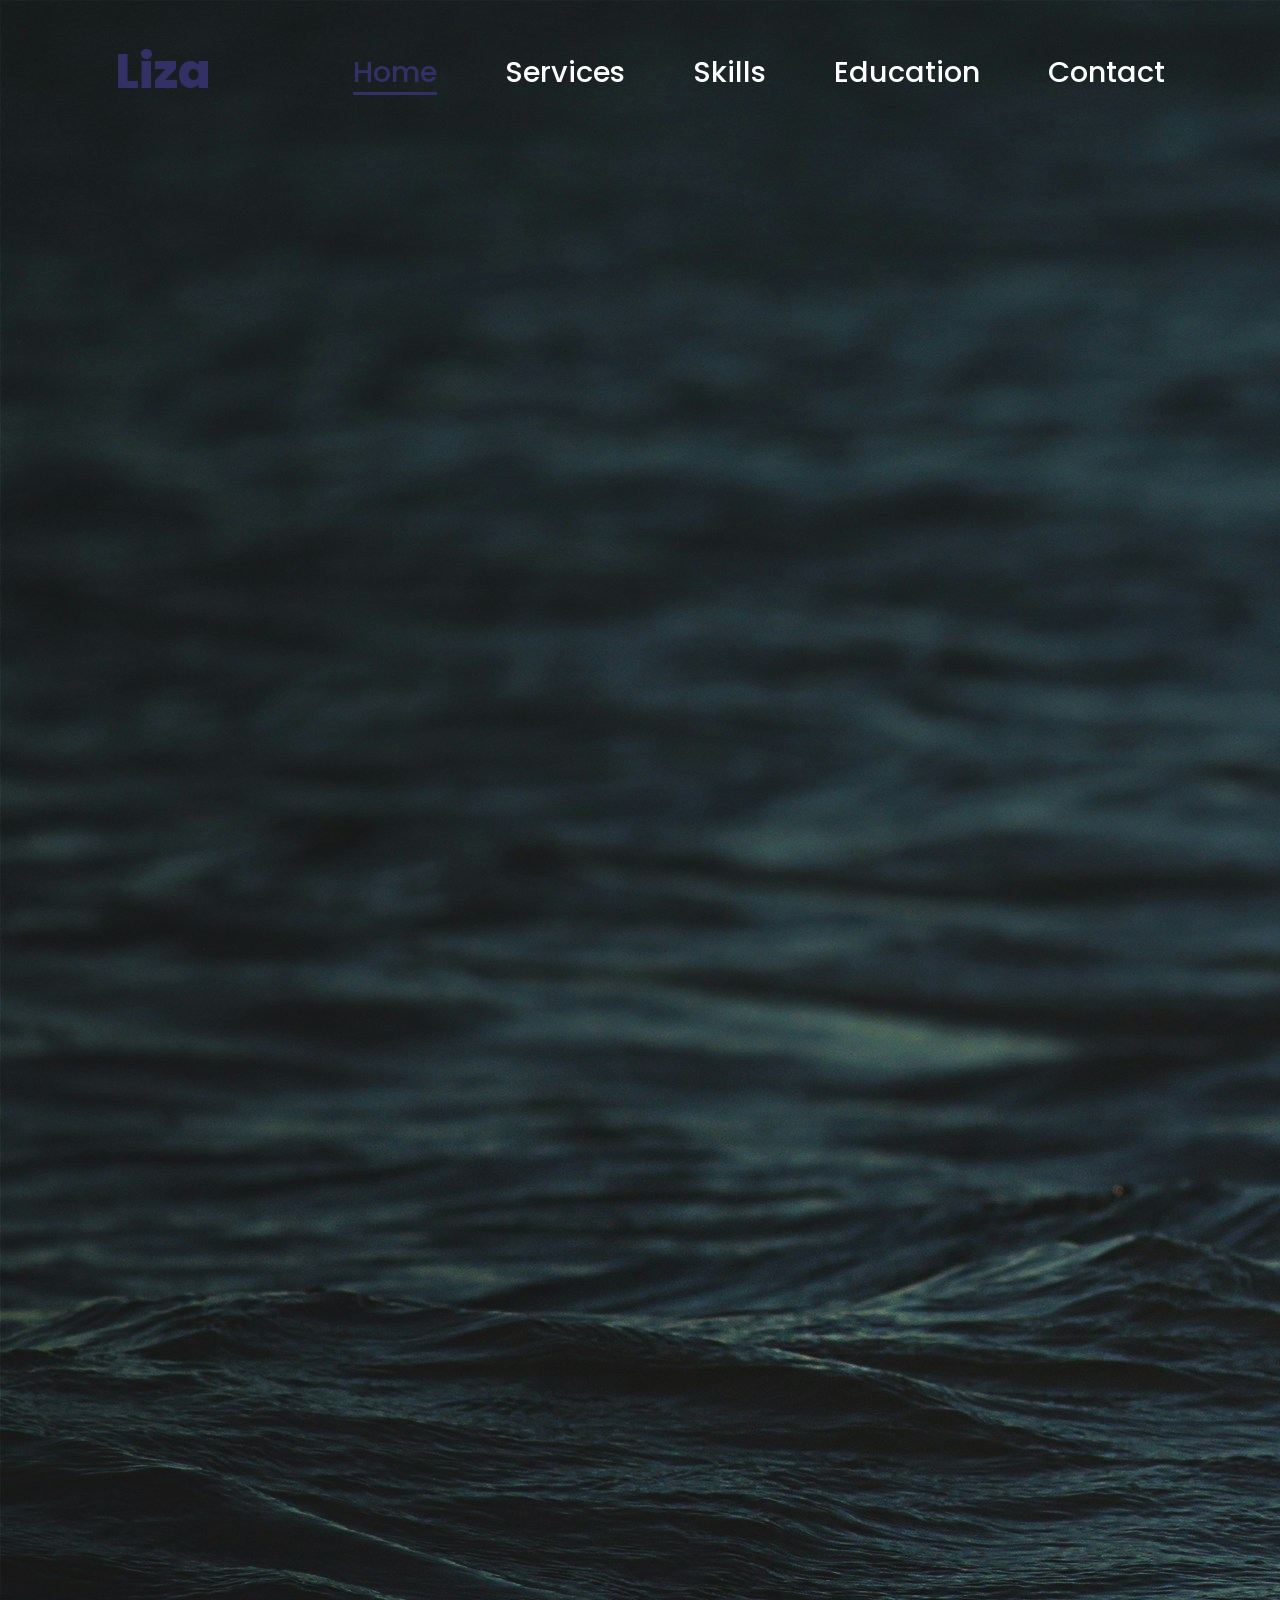
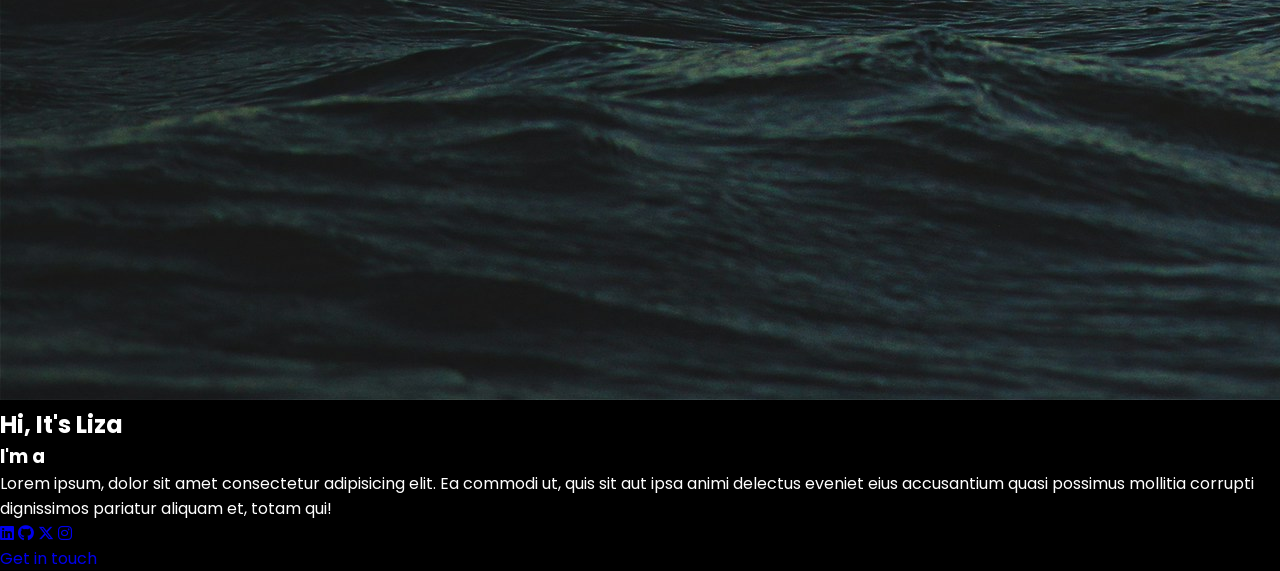
==== index.html @ 93270346 "html and css partially done" ====
<!DOCTYPE html>
<html lang="en">
<head>
    <meta charset="UTF-8">
    <meta name="viewport" content="width=device-width, initial-scale=1.0">
    <title>Portfolio</title>
    <meta name="description" content="Full-stack developer focusing on back-end.">
    <link rel="stylesheet" href="https://cdnjs.cloudflare.com/ajax/libs/font-awesome/6.5.2/css/all.min.css">
    <link rel="stylesheet" href="css/styles.css">
</head>
<body>
    <header class="main-container">
        <a href="#" class="logo">Liza</a>

        <nav>
            <a href="#" class="active">Home</a> 
            <a href="#">Services</a>
            <a href="#">Skills</a>
            <a href="#">Education</a>
            <a href="#">Contact</a>
        </nav>
    </header>
    <section class="home">
        <div class="home-img">
            <img src="imgs/bg-main.jpg" alt="Background Image" />
        </div>
        <div class="home-content">
            <h1>Hi, It's <sapn>Liza</sapn></h1>
            <h3 class="typing-text">I'm a <span></span></h3>
            <p>Lorem ipsum, dolor sit amet consectetur adipisicing elit. Ea commodi ut, quis sit aut ipsa animi delectus eveniet eius accusantium quasi possimus mollitia corrupti dignissimos pariatur aliquam et, totam qui!</p>
            <div class="social-icons">
                <a href="#"><i class="fa-brands fa-linkedin"></i></a>
                <a href="#"><i class="fa-brands fa-github"></i></a>
                <a href="#"><i class="fa-brands fa-x-twitter"></i></a>
                <a href="#"><i class="fa-brands fa-instagram"></i></a>
            </div>
            <a href="#" class="btn">Get in touch</a>
        </div>
    </section>

    <script src="js/index.js" defer></script>
</body>
</html>
---- css/styles.css ----
@import url('https://fonts.googleapis.com/css2?family=Poppins:wght@100;200;300;400;500;600&display=swap');

*{
    margin: 0;
    padding: 0;
    box-sizing: border-box;
    text-decoration: none;
    border: none;
    outline: none;
    font-family: 'Poppins', sans-serif;
}

html{
    width: 100%;
    height: 100vh;
    overflow-x: hidden;
    background-color: black;
    color: white;
}

header{
    margin-top: 20px;
    position: fixed;
    top: 0;
    left: 0;
    width: 100%;
    padding: 1rem 9%;
    background-color: transparent;
    filter: drop-shadow(10px);
    display: flex;
    justify-content: space-between;
    align-items: center;
    z-index: 100;
}

.logo{
    font-size: 3rem;
    color: rgb(49, 49, 102);
    font-weight: 800;
    cursor: pointer;
    transition: 0.5s ease;
}

.logo:hover{
    transform: scale(1.1);
}

nav a{
    font-size: 1.8rem;
    color: white;
    margin-left: 4rem;
    font-weight: 500;
    transition: 0.3s ease;
    border-bottom: 3px solid transparent;
}

nav a:hover,
nav a.active{
    color:rgb(49, 49, 102);
    border-bottom: 3px solid rgb(49, 49, 102);
}
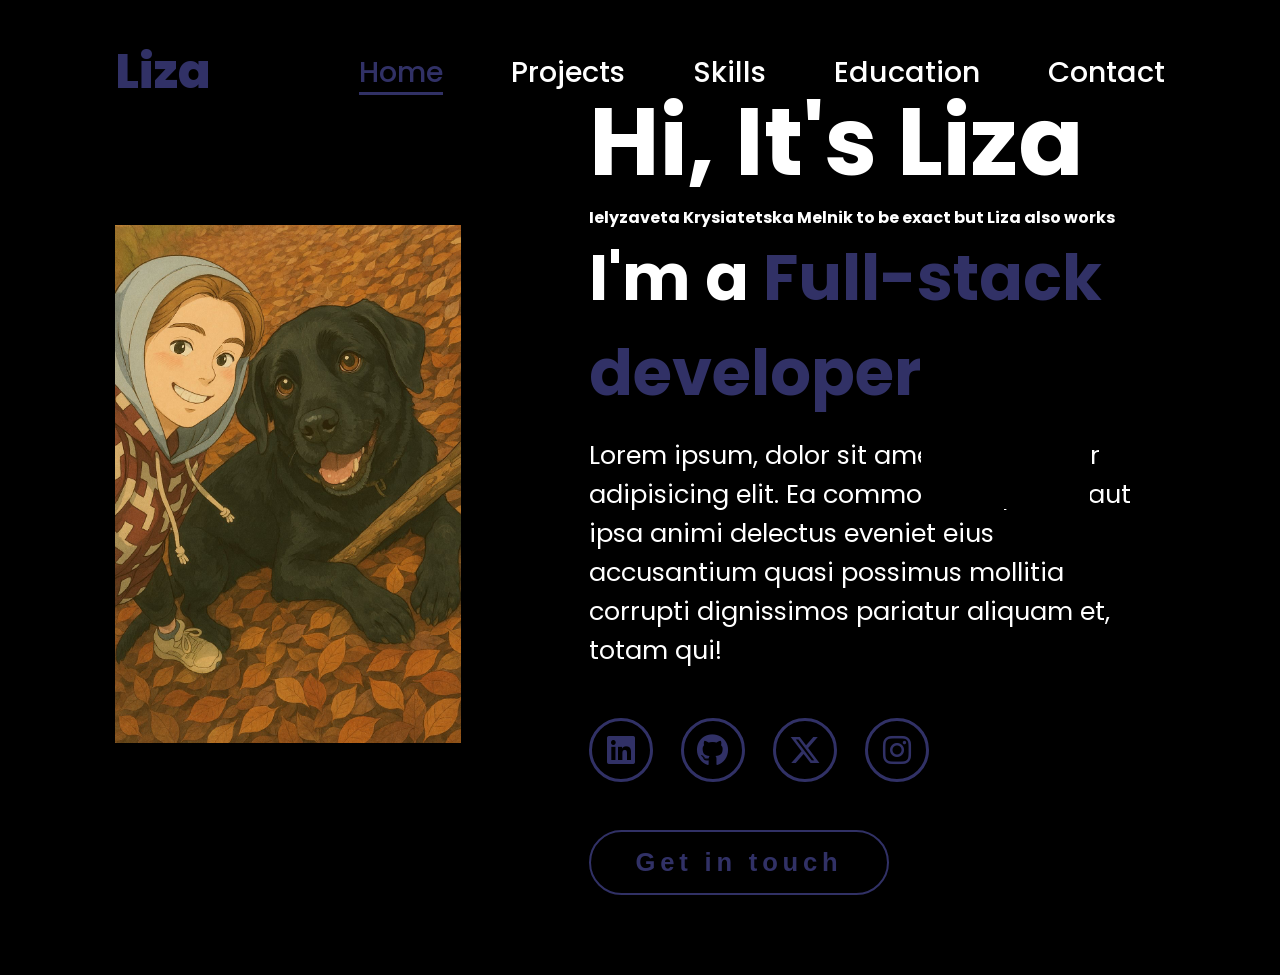
==== commit 3048e990: "main html and css done" ====
--- a/index.html
+++ b/index.html
@@ -14,7 +14,7 @@
 
         <nav>
             <a href="#" class="active">Home</a> 
-            <a href="#">Services</a>
+            <a href="#">Projects</a>
             <a href="#">Skills</a>
             <a href="#">Education</a>
             <a href="#">Contact</a>
@@ -22,10 +22,11 @@
     </header>
     <section class="home">
         <div class="home-img">
-            <img src="imgs/bg-main.jpg" alt="Background Image" />
+            <img src="imgs/lizagigi.JPG" alt="Background Image" width="1100px" />
         </div>
         <div class="home-content">
             <h1>Hi, It's <sapn>Liza</sapn></h1>
+            <h4>Ielyzaveta Krysiatetska Melnik to be exact but Liza also works</h4>
             <h3 class="typing-text">I'm a <span></span></h3>
             <p>Lorem ipsum, dolor sit amet consectetur adipisicing elit. Ea commodi ut, quis sit aut ipsa animi delectus eveniet eius accusantium quasi possimus mollitia corrupti dignissimos pariatur aliquam et, totam qui!</p>
             <div class="social-icons">
--- a/css/styles.css
+++ b/css/styles.css
@@ -60,4 +60,206 @@
     border-bottom: 3px solid rgb(49, 49, 102);
 }
 
-
+@media(max-width: 995px){
+    nav{
+        position: absolute;
+        display: none;
+        top: 0;
+        right: 0;
+        width: 40%;
+        border-left: 3px solid rgb(49, 49, 102);
+        border-bottom: 3ps solid rgb(49, 49, 102);
+        border-bottom-left-radius: 2rem;
+        padding: 1rem;
+        background-color: black;
+        border-top: 0.1rem solid black;
+    }
+
+    nav.active{
+        display: block;
+    }
+    
+    nav a{
+        display: block;
+        font-size: 2rem;
+        margin: 3rem 0;
+    }
+    
+    nav a:hover,
+    nav a.active{
+        padding: 1rem;
+        border-radius: 0.5rem;
+        border-bottom: 0.5 solid;
+    }
+}
+
+section{
+    min-height: 100vh;
+    padding: 5rem 9% 5rem;
+}
+
+.home{
+    display: flex;
+    justify-content: center;
+    align-items: center;
+    gap: 8rem;
+    background-color: black;
+}
+
+.home .home-content h1{
+    font-size: 6rem;
+    font-weight: 700;
+    line-height: 1.3;
+}
+
+span{
+    color: rgb(49, 49, 102);
+}
+
+.home-content h3{
+    font-size: 4rem;
+    margin-bottom: 1rem;
+    font-weight: 700;
+}
+
+.home-content p{
+    font-size: 1.6rem;
+}
+
+.home-img{
+    border-radius: 50%;
+}
+
+.home-img img{
+    position: relative;
+    width: 27vw;
+    box-shadow: 0 0 25px solid rgb(49, 49, 102);
+    cursor: pointer;
+    transition: 0.2s linear;
+}
+
+.home-img img:hover{
+    font-size: 1.8rem;
+    font-weight: 500;
+}
+
+.social-icons a{
+    display: inline-flex;
+    justify-content: center;
+    align-items: center;
+    width: 4rem;
+    height: 4rem;
+    background-color: transparent;
+    border: 0.2rem solid rgb(49, 49, 102);
+    font-size: 2rem;
+    border-radius: 50%;
+    margin: 3rem 1.5rem 3rem 0;
+    transition: 0.2s ease;
+    color: rgb(49, 49, 102);
+}
+
+.social-icons a:hover{
+    color: black;
+    transform: scale(1.3) translateY(-5px);
+    background-color: rgb(49, 49, 102);
+    box-shadow: 0 0 25px rgb(49, 49, 102);
+}
+
+.btn{
+    display: inline-block;
+    padding: 1rem 2.8rem;
+    background-color: black;
+    border-radius: 4rem;
+    font-size: 1.6rem;
+    color:rgb(49, 49, 102);
+    letter-spacing: 0.3rem;
+    font-weight: 600;
+    border: 2px solid rgb(49, 49, 102);
+    transition: 0.3s ease;
+    cursor: pointer;
+} 
+
+.btn:hover{
+    transform: scale3d(1.03);
+    background-color: rgb(49, 49, 102);
+    color: black;
+    box-shadow: 0 0 25px rgb(49, 49, 102);
+}
+
+.typing-text{
+    font-size: 34px;
+    font-weight: 600;
+    min-width: 280px;
+}
+
+.typing-text span{
+    position: relative;
+}
+
+.typing-text span::before{
+    content: "Full-stack developer";
+    color:rgb(49, 49, 102);
+    animation: words 20s infinite;
+}
+
+.typing-text span::after{
+    content: "";
+    background-color: black;
+    position: absolute;
+    width: calc(100% + 8px);
+    height: 100%;
+    border-left: 3px solid black;
+    right: -8;
+    animation: cursor 0.6s infinite;
+}
+
+@keyframes cursor{
+    to{
+        border-left: 3px solid rgb(49, 49, 102);
+    }
+}
+
+@keyframes words{
+    0%, 20%{
+        content: "Web Developer";
+    }
+    21%, 40%{
+        content: "Front-end Developer";
+    }
+    41%, 60%{
+        content: "Back-end Developer";
+    }
+    61%, 80%{
+        content: "Full-stack Developer";
+    }
+    81%, 100%{
+        content: "MERN Stack Developer";
+    }
+}
+
+@media(max-wdith: 1000px){
+    .home{
+        gap: 4rem;
+    }
+}
+
+@media(max-width: 995px){
+    .home{
+        flex-direction: column;
+        margin: 5rem 4rem;
+    }
+
+    .home .home-content h3{
+        font-size: 2.5rem;
+    }
+
+    .home-content h1{
+        font-size: 5rem;
+    }
+
+    .home-img img{
+        width: 50vh;
+        margin-top: 4rem;
+
+    }
+}
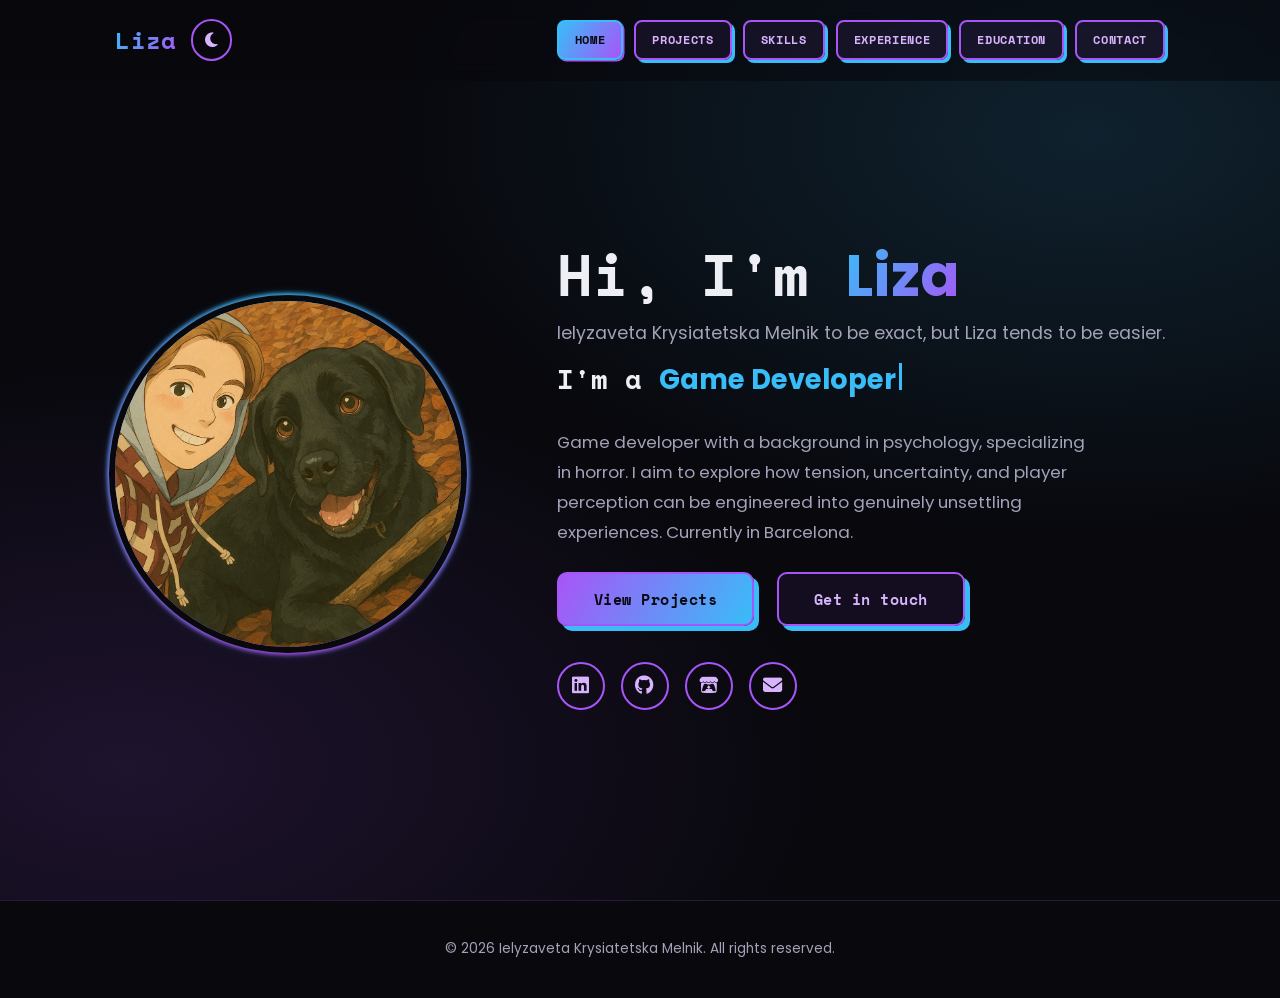
==== commit bd8b9e25: "Portfolio v1.0 done" ====
--- a/index.html
+++ b/index.html
@@ -3,42 +3,73 @@
 <head>
     <meta charset="UTF-8">
     <meta name="viewport" content="width=device-width, initial-scale=1.0">
-    <title>Portfolio</title>
-    <meta name="description" content="Full-stack developer focusing on back-end.">
+    <script>
+        (function(){
+            try{
+                if (localStorage.getItem("theme") === "light"){
+                    document.documentElement.setAttribute("data-theme", "light");
+                }
+            } catch (e) {}
+        })();
+    </script>
+    <title>Ielyzaveta Krysiatetska Melnik | Game &amp; Full-Stack Developer</title>
+    <meta name="description" content="Psychology graduate turned game developer. Unity &amp; C# game development, plus a full-stack web background in React, Node.js and MongoDB.">
     <link rel="stylesheet" href="https://cdnjs.cloudflare.com/ajax/libs/font-awesome/6.5.2/css/all.min.css">
     <link rel="stylesheet" href="css/styles.css">
 </head>
 <body>
-    <header class="main-container">
-        <a href="#" class="logo">Liza</a>
+    <header id="siteHeader">
+        <div class="header-left">
+            <a href="index.html" class="logo">Liza</a>
+            <button id="themeToggle" class="theme-toggle" type="button" aria-label="Toggle light/dark mode">
+                <i class="fa-solid fa-moon"></i>
+            </button>
+        </div>
 
-        <nav>
-            <a href="#" class="active">Home</a> 
-            <a href="#">Projects</a>
-            <a href="#">Skills</a>
-            <a href="#">Education</a>
-            <a href="#">Contact</a>
+        <nav id="navMenu">
+            <a href="index.html" class="nav-link active">Home</a>
+            <a href="projects.html" class="nav-link">Projects</a>
+            <a href="skills.html" class="nav-link">Skills</a>
+            <a href="experience.html" class="nav-link">Experience</a>
+            <a href="education.html" class="nav-link">Education</a>
+            <a href="contact.html" class="nav-link">Contact</a>
         </nav>
+
+        <button id="menuToggle" class="menu-toggle" type="button" aria-label="Toggle menu" aria-expanded="false" aria-controls="navMenu">
+            <i class="fa-solid fa-bars"></i>
+        </button>
     </header>
-    <section class="home">
-        <div class="home-img">
-            <img src="imgs/lizagigi.JPG" alt="Background Image" width="1100px" />
-        </div>
-        <div class="home-content">
-            <h1>Hi, It's <sapn>Liza</sapn></h1>
-            <h4>Ielyzaveta Krysiatetska Melnik to be exact but Liza also works</h4>
-            <h3 class="typing-text">I'm a <span></span></h3>
-            <p>Lorem ipsum, dolor sit amet consectetur adipisicing elit. Ea commodi ut, quis sit aut ipsa animi delectus eveniet eius accusantium quasi possimus mollitia corrupti dignissimos pariatur aliquam et, totam qui!</p>
-            <div class="social-icons">
-                <a href="#"><i class="fa-brands fa-linkedin"></i></a>
-                <a href="#"><i class="fa-brands fa-github"></i></a>
-                <a href="#"><i class="fa-brands fa-x-twitter"></i></a>
-                <a href="#"><i class="fa-brands fa-instagram"></i></a>
+
+    <main>
+        <section id="home" class="home">
+            <div class="container home-container">
+                <div class="home-img">
+                    <img src="imgs/lizagigi.JPG" alt="Illustrated portrait of Ielyzaveta with her dog" width="1024" height="1536" />
+                </div>
+                <div class="home-content">
+                    <h1>Hi, I'm <span class="grad-text">Liza</span></h1>
+                    <h4>Ielyzaveta Krysiatetska Melnik to be exact, but Liza tends to be easier.</h4>
+                    <h3 class="typing-text">I'm a <span id="typedWord"></span></h3>
+                    <p>Game developer with a background in psychology, specializing in horror. I aim to explore how tension, uncertainty, and player perception can be engineered into genuinely unsettling experiences. Currently in Barcelona.</p>
+                    <div class="cta-group">
+                        <a href="projects.html" class="btn btn-solid">View Projects</a>
+                        <a href="contact.html" class="btn btn-outline">Get in touch</a>
+                    </div>
+                    <div class="social-icons">
+                        <a href="https://www.linkedin.com/in/liza-kris" target="_blank" rel="noopener noreferrer" aria-label="LinkedIn"><i class="fa-brands fa-linkedin"></i></a>
+                        <a href="https://github.com/Pickles03" target="_blank" rel="noopener noreferrer" aria-label="GitHub"><i class="fa-brands fa-github"></i></a>
+                        <a href="https://pickles03.itch.io" target="_blank" rel="noopener noreferrer" aria-label="itch.io"><i class="fa-brands fa-itch-io"></i></a>
+                        <a href="mailto:elizaveta.kris@gmail.com" aria-label="Email"><i class="fa-solid fa-envelope"></i></a>
+                    </div>
+                </div>
             </div>
-            <a href="#" class="btn">Get in touch</a>
-        </div>
-    </section>
+        </section>
+    </main>
+
+    <footer>
+        <p>&copy; 2026 Ielyzaveta Krysiatetska Melnik. All rights reserved.</p>
+    </footer>
 
     <script src="js/index.js" defer></script>
 </body>
-</html>+</html>
--- a/css/styles.css
+++ b/css/styles.css
@@ -1,4 +1,32 @@
-@import url('https://fonts.googleapis.com/css2?family=Poppins:wght@100;200;300;400;500;600&display=swap');
+@import url('https://fonts.googleapis.com/css2?family=Space+Mono:wght@400;700&family=Poppins:wght@300;400;500;600;700&display=swap');
+
+:root{
+    --bg: #08080d;
+    --surface: #131220;
+    --border: rgba(var(--purple-rgb), 0.22);
+    --text: #eeeef5;
+    --text-dim: #a3a2b8;
+    --purple: #a855f7;
+    --blue: #38bdf8;
+    --purple-rgb: 168, 85, 247;
+    --blue-rgb: 56, 189, 248;
+    --accent: var(--purple);
+    --accent-light: #d8b4fe;
+    --max-width: 1200px;
+}
+
+:root[data-theme="light"]{
+    --bg: #fdf6ec;
+    --surface: #fffaf3;
+    --border: rgba(0, 0, 0, 0.14);
+    --text: #2b2530;
+    --text-dim: #6b6275;
+    --purple: #e0559c;
+    --blue: #2b9cd8;
+    --purple-rgb: 224, 85, 156;
+    --blue-rgb: 43, 156, 216;
+    --accent-light: #a3306c;
+}
 
 *{
     margin: 0;
@@ -10,256 +38,1172 @@
     font-family: 'Poppins', sans-serif;
 }
 
+h1, h2, h3, h4, h5, h6,
+.logo, nav a, .btn, .eyebrow, .card-tag, .lang-name{
+    font-family: 'Space Mono', monospace;
+}
+
 html{
-    width: 100%;
-    height: 100vh;
+    scroll-behavior: smooth;
+}
+
+body{
+    background-color: var(--bg);
+    color: var(--text);
     overflow-x: hidden;
-    background-color: black;
-    color: white;
-}
+    animation: pageFadeIn 0.6s ease;
+}
+
+@keyframes pageFadeIn{
+    from{ opacity: 0; }
+    to{ opacity: 1; }
+}
+
+img{
+    max-width: 100%;
+    display: block;
+}
+
+.container{
+    max-width: var(--max-width);
+    margin: 0 auto;
+}
+
+.grad-text{
+    background: linear-gradient(120deg, var(--blue), var(--purple));
+    -webkit-background-clip: text;
+    background-clip: text;
+    color: transparent;
+}
+
+/* ===== Header / Nav ===== */
 
 header{
-    margin-top: 20px;
     position: fixed;
     top: 0;
     left: 0;
     width: 100%;
-    padding: 1rem 9%;
+    padding: 1.2rem 9%;
+    background-color: rgba(8, 8, 13, 0.55);
+    backdrop-filter: blur(12px);
+    -webkit-backdrop-filter: blur(12px);
+    border-bottom: 1px solid transparent;
+    display: flex;
+    justify-content: space-between;
+    align-items: center;
+    z-index: 100;
+    transition: 0.3s ease;
+}
+
+header.scrolled{
+    background-color: rgba(8, 8, 13, 0.9);
+    border-bottom: 1px solid var(--border);
+}
+
+.logo{
+    font-size: 1.5rem;
+    font-weight: 700;
+    letter-spacing: 0.02rem;
+    cursor: pointer;
+    transition: 0.3s ease;
+    background: linear-gradient(120deg, var(--blue), var(--purple));
+    -webkit-background-clip: text;
+    background-clip: text;
+    color: transparent;
+}
+
+.logo:hover{
+    transform: scale(1.05);
+}
+
+.header-left{
+    display: flex;
+    align-items: center;
+    gap: 0.9rem;
+}
+
+.theme-toggle{
+    display: inline-flex;
+    align-items: center;
+    justify-content: center;
+    flex-shrink: 0;
+    width: 2.6rem;
+    height: 2.6rem;
+    border-radius: 50%;
+    border: 2px solid var(--purple);
     background-color: transparent;
-    filter: drop-shadow(10px);
-    display: flex;
-    justify-content: space-between;
-    align-items: center;
-    z-index: 100;
-}
-
-.logo{
-    font-size: 3rem;
-    color: rgb(49, 49, 102);
-    font-weight: 800;
+    color: var(--accent-light);
+    font-size: 1.05rem;
     cursor: pointer;
-    transition: 0.5s ease;
-}
-
-.logo:hover{
-    transform: scale(1.1);
+    transition: 0.2s ease;
+}
+
+.theme-toggle:hover{
+    background-color: rgba(var(--purple-rgb), 0.15);
+    transform: scale(1.08);
+}
+
+nav{
+    display: flex;
+    align-items: center;
+    flex-wrap: wrap;
+    gap: 0.7rem;
 }
 
 nav a{
-    font-size: 1.8rem;
-    color: white;
-    margin-left: 4rem;
+    display: inline-block;
+    font-size: 0.78rem;
+    font-weight: 700;
+    text-transform: uppercase;
+    letter-spacing: 0.04rem;
+    color: var(--accent-light);
+    background-color: rgba(var(--purple-rgb), 0.08);
+    border: 2px solid var(--purple);
+    border-radius: 8px;
+    padding: 0.55rem 1rem;
+    box-shadow: 3px 3px 0 0 var(--blue);
+    transition: transform 0.12s ease, box-shadow 0.12s ease, background-color 0.2s ease, color 0.2s ease;
+}
+
+nav a:hover{
+    transform: translate(1.5px, 1.5px);
+    box-shadow: 1.5px 1.5px 0 0 var(--blue);
+    background-color: rgba(var(--purple-rgb), 0.18);
+}
+
+nav a:active{
+    transform: translate(3px, 3px);
+    box-shadow: 0 0 0 0 var(--blue);
+}
+
+nav a.active{
+    background: linear-gradient(120deg, var(--blue), var(--purple));
+    color: #0a0a12;
+    border-color: var(--blue);
+    box-shadow: 1.5px 1.5px 0 0 var(--purple);
+}
+
+.menu-toggle{
+    display: none;
+    background: transparent;
+    color: var(--text);
+    font-size: 1.6rem;
+    cursor: pointer;
+    z-index: 110;
+}
+
+/* ===== Buttons & Chips ===== */
+
+.btn{
+    display: inline-block;
+    padding: 0.9rem 2.2rem;
+    border-radius: 10px;
+    font-size: 0.95rem;
+    font-weight: 700;
+    letter-spacing: 0.03rem;
+    cursor: pointer;
+    border: 2px solid var(--purple);
+    box-shadow: 5px 5px 0 0 var(--blue);
+    transition: transform 0.12s ease, box-shadow 0.12s ease, background-color 0.2s ease, color 0.2s ease;
+}
+
+.btn:hover{
+    transform: translate(2.5px, 2.5px);
+    box-shadow: 2.5px 2.5px 0 0 var(--blue);
+}
+
+.btn:active{
+    transform: translate(5px, 5px);
+    box-shadow: 0 0 0 0 var(--blue);
+}
+
+.btn-solid{
+    background: linear-gradient(120deg, var(--purple), var(--blue));
+    color: #0a0a12;
+}
+
+.btn-outline{
+    color: var(--accent-light);
+    background-color: rgba(var(--purple-rgb), 0.08);
+}
+
+.btn-outline:hover{
+    background-color: rgba(var(--purple-rgb), 0.2);
+}
+
+.chip-row{
+    display: flex;
+    flex-wrap: wrap;
+    gap: 0.6rem;
+}
+
+.chip{
+    font-size: 0.8rem;
     font-weight: 500;
+    color: var(--accent-light);
+    background-color: rgba(var(--purple-rgb), 0.12);
+    border: 1px solid var(--border);
+    border-radius: 2rem;
+    padding: 0.35rem 0.9rem;
+}
+
+/* ===== Sections (shared) ===== */
+
+.section{
+    padding: 6rem 9%;
+}
+
+main > .section:first-child{
+    padding-top: 9rem;
+}
+
+.eyebrow{
+    color: var(--accent-light);
+    font-weight: 700;
+    letter-spacing: 0.15rem;
+    text-transform: uppercase;
+    font-size: 0.8rem;
+    margin-bottom: 0.8rem;
+}
+
+.section-title{
+    font-size: clamp(2rem, 1.5rem + 2vw, 3rem);
+    font-weight: 700;
+    margin-bottom: 1.2rem;
+}
+
+.section-subtitle{
+    color: var(--text-dim);
+    font-size: 1.1rem;
+    max-width: 40rem;
+    margin-bottom: 3rem;
+    line-height: 1.7;
+}
+
+.card{
+    background-color: var(--surface);
+    border: 1px solid var(--border);
+    border-radius: 1.2rem;
+    padding: 2rem;
     transition: 0.3s ease;
-    border-bottom: 3px solid transparent;
-}
-
-nav a:hover,
-nav a.active{
-    color:rgb(49, 49, 102);
-    border-bottom: 3px solid rgb(49, 49, 102);
-}
-
-@media(max-width: 995px){
-    nav{
-        position: absolute;
-        display: none;
-        top: 0;
-        right: 0;
-        width: 40%;
-        border-left: 3px solid rgb(49, 49, 102);
-        border-bottom: 3ps solid rgb(49, 49, 102);
-        border-bottom-left-radius: 2rem;
-        padding: 1rem;
-        background-color: black;
-        border-top: 0.1rem solid black;
-    }
-
-    nav.active{
-        display: block;
-    }
-    
-    nav a{
-        display: block;
-        font-size: 2rem;
-        margin: 3rem 0;
-    }
-    
-    nav a:hover,
-    nav a.active{
-        padding: 1rem;
-        border-radius: 0.5rem;
-        border-bottom: 0.5 solid;
-    }
-}
-
-section{
+}
+
+.card:hover{
+    transform: translateY(-6px);
+    border-color: var(--purple);
+    box-shadow: 0 15px 35px rgba(0, 0, 0, 0.4);
+}
+
+.reveal{
+    opacity: 0;
+    transform: translateY(36px);
+}
+
+@media (prefers-reduced-motion: reduce){
+    .reveal,
+    .timeline-content{
+        opacity: 1 !important;
+        transform: none !important;
+        filter: none !important;
+        transition: none !important;
+    }
+
+    body{
+        animation: none;
+    }
+
+    .home-img::before,
+    .home-img::after{
+        animation: none;
+    }
+
+    .home-img,
+    .home-content > *{
+        opacity: 1 !important;
+        transform: none !important;
+        animation: none !important;
+    }
+}
+
+/* ===== Home ===== */
+
+.home{
     min-height: 100vh;
-    padding: 5rem 9% 5rem;
-}
-
-.home{
-    display: flex;
+    display: flex;
+    align-items: center;
+    padding: 8rem 9% 5rem;
+    background:
+        radial-gradient(ellipse 55% 45% at 85% 15%, rgba(var(--blue-rgb), 0.14), transparent),
+        radial-gradient(ellipse 55% 45% at 10% 85%, rgba(var(--purple-rgb), 0.14), transparent),
+        var(--bg);
+}
+
+.home-container{
+    display: flex;
+    align-items: center;
     justify-content: center;
-    align-items: center;
-    gap: 8rem;
-    background-color: black;
-}
-
-.home .home-content h1{
-    font-size: 6rem;
-    font-weight: 700;
-    line-height: 1.3;
-}
-
-span{
-    color: rgb(49, 49, 102);
-}
-
-.home-content h3{
-    font-size: 4rem;
-    margin-bottom: 1rem;
-    font-weight: 700;
-}
-
-.home-content p{
-    font-size: 1.6rem;
+    gap: 6rem;
+    width: 100%;
+}
+
+@keyframes heroRise{
+    from{ opacity: 0; transform: translateY(28px); }
+    to{ opacity: 1; transform: translateY(0); }
 }
 
 .home-img{
+    opacity: 0;
+    animation: heroRise 0.8s ease forwards;
+    flex-shrink: 0;
+    position: relative;
+    width: 27vw;
+    max-width: 420px;
+    min-width: 260px;
+    aspect-ratio: 1 / 1;
+}
+
+.home-img::before{
+    content: "";
+    position: absolute;
+    inset: -8px;
     border-radius: 50%;
+    background: conic-gradient(from 0deg, var(--blue), var(--purple), var(--blue));
+    filter: blur(2px);
+    animation: ringSpin 8s linear infinite;
+}
+
+.home-img::after{
+    content: "";
+    position: absolute;
+    inset: -36px;
+    border-radius: 50%;
+    background: radial-gradient(circle, rgba(var(--purple-rgb), 0.45), rgba(var(--blue-rgb), 0.18) 45%, transparent 65%);
+    z-index: -1;
+    animation: glowPulse 3.5s ease-in-out infinite;
+}
+
+.home-img:hover::after{
+    animation-play-state: paused;
+    opacity: 1;
+    transform: scale(1.22);
 }
 
 .home-img img{
     position: relative;
-    width: 27vw;
-    box-shadow: 0 0 25px solid rgb(49, 49, 102);
-    cursor: pointer;
-    transition: 0.2s linear;
-}
-
-.home-img img:hover{
-    font-size: 1.8rem;
-    font-weight: 500;
+    width: 100%;
+    height: 100%;
+    aspect-ratio: 1 / 1;
+    object-fit: cover;
+    object-position: center 20%;
+    border-radius: 50%;
+    box-shadow: 0 0 0 6px var(--bg);
+    transition: 0.3s ease;
+}
+
+.home-img:hover img{
+    box-shadow: 0 0 0 6px var(--bg), 0 0 40px rgba(var(--purple-rgb), 0.5);
+}
+
+@keyframes ringSpin{
+    to{
+        transform: rotate(360deg);
+    }
+}
+
+@keyframes glowPulse{
+    0%, 100%{
+        opacity: 0.4;
+        transform: scale(1);
+    }
+    50%{
+        opacity: 1;
+        transform: scale(1.22);
+    }
+}
+
+.home-content > *{
+    opacity: 0;
+    animation: heroRise 0.7s ease forwards;
+}
+
+.home-content > *:nth-child(1){ animation-delay: 0.1s; }
+.home-content > *:nth-child(2){ animation-delay: 0.2s; }
+.home-content > *:nth-child(3){ animation-delay: 0.3s; }
+.home-content > *:nth-child(4){ animation-delay: 0.4s; }
+.home-content > *:nth-child(5){ animation-delay: 0.5s; }
+.home-content > *:nth-child(6){ animation-delay: 0.6s; }
+
+.home-content h1{
+    font-family: 'Space Mono', monospace;
+    font-size: clamp(2.2rem, 1.5rem + 2.8vw, 3.6rem);
+    font-weight: 700;
+    line-height: 1.25;
+}
+
+.home-content h4{
+    font-family: 'Poppins', sans-serif;
+    color: var(--text-dim);
+    font-weight: 400;
+    font-size: 1.1rem;
+    margin-top: 0.5rem;
+}
+
+.home-content p{
+    font-size: 1.05rem;
+    color: var(--text-dim);
+    max-width: 34rem;
+    margin: 1.5rem 0;
+    line-height: 1.8;
+}
+
+.cta-group{
+    display: flex;
+    flex-wrap: wrap;
+    gap: 1.4rem;
+    margin-bottom: 2.2rem;
+}
+
+.social-icons{
+    display: flex;
+    gap: 1rem;
 }
 
 .social-icons a{
     display: inline-flex;
     justify-content: center;
     align-items: center;
-    width: 4rem;
-    height: 4rem;
+    width: 3rem;
+    height: 3rem;
     background-color: transparent;
-    border: 0.2rem solid rgb(49, 49, 102);
-    font-size: 2rem;
+    border: 2px solid var(--purple);
+    font-size: 1.2rem;
     border-radius: 50%;
-    margin: 3rem 1.5rem 3rem 0;
     transition: 0.2s ease;
-    color: rgb(49, 49, 102);
+    color: var(--accent-light);
 }
 
 .social-icons a:hover{
-    color: black;
-    transform: scale(1.3) translateY(-5px);
-    background-color: rgb(49, 49, 102);
-    box-shadow: 0 0 25px rgb(49, 49, 102);
-}
-
-.btn{
+    color: white;
+    transform: scale(1.12) translateY(-4px);
+    background-color: var(--purple);
+    box-shadow: 0 0 25px rgba(var(--purple-rgb), 0.5);
+}
+
+.typing-text{
+    font-family: 'Space Mono', monospace;
+    font-size: clamp(1.2rem, 1rem + 1.1vw, 1.7rem);
+    font-weight: 700;
+    min-height: 1.6em;
+    margin-top: 0.8rem;
+}
+
+#typedWord{
+    position: relative;
+    color: var(--blue);
+}
+
+#typedWord::after{
+    content: "";
+    position: absolute;
+    top: 0.1em;
+    right: -6px;
+    width: 3px;
+    height: 1em;
+    background-color: var(--blue);
+    animation: blinkCursor 0.8s steps(1) infinite;
+}
+
+@keyframes blinkCursor{
+    0%, 50%{ opacity: 1; }
+    51%, 100%{ opacity: 0; }
+}
+
+/* ===== Projects ===== */
+
+.projects-grid{
+    display: grid;
+    grid-template-columns: repeat(auto-fit, minmax(280px, 1fr));
+    gap: 2rem;
+}
+
+.projects-grid .project-card:nth-child(1){ transition-delay: 0s; }
+.projects-grid .project-card:nth-child(2){ transition-delay: 0.12s; }
+.projects-grid .project-card:nth-child(3){ transition-delay: 0.24s; }
+
+.project-carousel{
+    position: relative;
+    aspect-ratio: 16 / 10;
+    border: 1px dashed var(--border);
+    border-radius: 0.8rem;
+    background-color: rgba(var(--purple-rgb), 0.04);
+    overflow: hidden;
+    margin-bottom: 1.6rem;
+}
+
+.carousel-track{
+    display: flex;
+    height: 100%;
+    transition: transform 0.45s ease;
+}
+
+.carousel-slide{
+    flex: 0 0 100%;
+    display: flex;
+    flex-direction: column;
+    align-items: center;
+    justify-content: center;
+    gap: 0.6rem;
+    color: var(--text-dim);
+    font-size: 0.8rem;
+}
+
+.carousel-slide i{
+    font-size: 1.8rem;
+    color: var(--purple);
+    opacity: 0.6;
+}
+
+.carousel-btn{
+    position: absolute;
+    top: 50%;
+    transform: translateY(-50%);
+    display: flex;
+    align-items: center;
+    justify-content: center;
+    width: 2.2rem;
+    height: 2.2rem;
+    border-radius: 50%;
+    background-color: rgba(0, 0, 0, 0.35);
+    color: #fff;
+    font-size: 0.85rem;
+    cursor: pointer;
+    transition: background-color 0.2s ease;
+}
+
+.carousel-btn:hover{
+    background-color: rgba(0, 0, 0, 0.55);
+}
+
+.carousel-btn.prev{ left: 0.7rem; }
+.carousel-btn.next{ right: 0.7rem; }
+
+.carousel-dots{
+    position: absolute;
+    bottom: 0.8rem;
+    left: 50%;
+    transform: translateX(-50%);
+    display: flex;
+    gap: 0.4rem;
+}
+
+.dot{
+    width: 6px;
+    height: 6px;
+    border-radius: 50%;
+    background-color: rgba(var(--purple-rgb), 0.35);
+    cursor: pointer;
+    transition: background-color 0.2s ease, transform 0.2s ease;
+}
+
+.dot.active{
+    background-color: var(--purple);
+    transform: scale(1.3);
+}
+
+.project-card h3{
+    font-family: 'Space Mono', monospace;
+    font-size: clamp(1.6rem, 1.2rem + 1.6vw, 2.2rem);
+    font-weight: 700;
+    line-height: 1.15;
+    margin-bottom: 1.1rem;
+}
+
+.card-tag{
     display: inline-block;
-    padding: 1rem 2.8rem;
-    background-color: black;
-    border-radius: 4rem;
-    font-size: 1.6rem;
-    color:rgb(49, 49, 102);
-    letter-spacing: 0.3rem;
+    font-size: 0.72rem;
+    font-weight: 700;
+    letter-spacing: 0.05rem;
+    text-transform: uppercase;
+    color: var(--accent-light);
+    margin-bottom: 0.6rem;
+}
+
+.details-toggle{
+    display: inline-flex;
+    align-items: center;
+    gap: 0.5rem;
+    margin-top: 1.4rem;
+    background: none;
+    cursor: pointer;
+    color: var(--blue);
+    font-family: 'Space Mono', monospace;
+    font-size: 0.8rem;
+    font-weight: 700;
+    text-transform: uppercase;
+    letter-spacing: 0.04rem;
+}
+
+.details-toggle:hover{
+    color: var(--accent-light);
+}
+
+.details-toggle i{
+    font-size: 0.7rem;
+    transition: transform 0.3s ease;
+}
+
+.details-toggle[aria-expanded="true"] i{
+    transform: rotate(180deg);
+}
+
+.details-panel{
+    display: grid;
+    grid-template-rows: 0fr;
+    transition: grid-template-rows 0.35s ease;
+}
+
+.details-panel.open{
+    grid-template-rows: 1fr;
+}
+
+.details-inner{
+    overflow: hidden;
+}
+
+.details-inner p{
+    color: var(--text-dim);
+    font-size: 0.95rem;
+    line-height: 1.7;
+    margin-top: 1rem;
+}
+
+.card-link{
+    display: flex;
+    width: fit-content;
+    align-items: center;
+    gap: 0.5rem;
+    margin-top: 1.1rem;
     font-weight: 600;
-    border: 2px solid rgb(49, 49, 102);
+    color: var(--blue);
+    font-size: 0.9rem;
+}
+
+.card-link:hover{
+    color: var(--accent-light);
+}
+
+/* ===== Skills ===== */
+
+.skills-grid{
+    display: grid;
+    grid-template-columns: repeat(auto-fit, minmax(240px, 1fr));
+    gap: 2rem;
+    margin-bottom: 3.5rem;
+}
+
+.skills-grid .skill-group:nth-child(1){ transition-delay: 0s; }
+.skills-grid .skill-group:nth-child(2){ transition-delay: 0.1s; }
+.skills-grid .skill-group:nth-child(3){ transition-delay: 0.2s; }
+.skills-grid .skill-group:nth-child(4){ transition-delay: 0.3s; }
+
+.skill-group h3{
+    font-size: 1rem;
+    font-weight: 700;
+    margin-bottom: 1.1rem;
+    display: flex;
+    align-items: center;
+    gap: 0.6rem;
+    color: var(--accent-light);
+}
+
+.languages{
+    border-top: 1px solid var(--border);
+    padding-top: 2.8rem;
+}
+
+.languages h3{
+    font-size: 1rem;
+    font-weight: 700;
+    margin-bottom: 1.5rem;
+    display: flex;
+    align-items: center;
+    gap: 0.6rem;
+    color: var(--accent-light);
+}
+
+.lang-grid{
+    display: grid;
+    grid-template-columns: repeat(auto-fit, minmax(220px, 1fr));
+    gap: 1rem;
+}
+
+.lang-item{
+    display: flex;
+    flex-direction: column;
+    gap: 0.4rem;
+    align-items: flex-start;
+    background-color: var(--surface);
+    border: 1px solid var(--border);
+    border-radius: 0.7rem;
+    padding: 0.9rem 1.2rem;
+    font-size: 0.9rem;
+}
+
+.lang-name{
+    font-weight: 700;
+    font-size: 0.85rem;
+}
+
+.lang-level{
+    color: var(--text-dim);
+}
+
+/* ===== Experience (timeline) ===== */
+
+.timeline{
+    position: relative;
+    padding-left: 2.4rem;
+    border-left: 2px solid var(--border);
+}
+
+.timeline-item{
+    position: relative;
+    margin-bottom: 3.2rem;
+}
+
+.timeline-item:last-child{
+    margin-bottom: 0;
+}
+
+.timeline-content{
+    opacity: 0.3;
+    filter: blur(1px);
+    transform: translateY(24px);
+    transition: opacity 0.6s ease, transform 0.6s ease, filter 0.6s ease;
+}
+
+.timeline-content.in-focus{
+    opacity: 1;
+    filter: blur(0);
+    transform: translateY(0);
+}
+
+.timeline-dot{
+    position: absolute;
+    left: -2.71rem;
+    top: 0.3rem;
+    width: 0.9rem;
+    height: 0.9rem;
+    border-radius: 50%;
+    background-color: var(--blue);
+    box-shadow: 0 0 0 4px rgba(var(--blue-rgb), 0.2);
+}
+
+.timeline-date{
+    display: inline-block;
+    font-family: 'Space Mono', monospace;
+    font-size: 0.8rem;
+    font-weight: 700;
+    color: var(--blue);
+    margin-bottom: 0.6rem;
+}
+
+.timeline-content h3{
+    font-size: 1.2rem;
+    font-weight: 700;
+}
+
+.role-type{
+    font-family: 'Poppins', sans-serif;
+    font-size: 0.85rem;
+    font-weight: 500;
+    color: var(--text-dim);
+}
+
+.timeline-org{
+    color: var(--text-dim);
+    font-weight: 500;
+    margin: 0.3rem 0 0.9rem;
+}
+
+.timeline-content ul{
+    list-style: none;
+    display: flex;
+    flex-direction: column;
+    gap: 0.6rem;
+}
+
+.timeline-content li{
+    position: relative;
+    padding-left: 1.2rem;
+    color: var(--text-dim);
+    font-size: 0.95rem;
+    line-height: 1.7;
+}
+
+.timeline-content li::before{
+    content: "";
+    position: absolute;
+    left: 0;
+    top: 0.65em;
+    width: 6px;
+    height: 6px;
+    border-radius: 50%;
+    background-color: var(--purple);
+}
+
+/* ===== Spotlight scroll (Projects & Experience, desktop/tablet-landscape only) ===== */
+
+.spotlight-hint{
+    display: none;
+    color: var(--text-dim);
+    font-size: 0.85rem;
+    font-style: italic;
+    margin-bottom: 1.5rem;
+}
+
+.spotlight-progress{
+    display: none;
+}
+
+.spotlight-scroll.spotlight-active .spotlight-progress{
+    display: block;
+    position: absolute;
+    bottom: 2rem;
+    left: 50%;
+    transform: translateX(-50%);
+    font-family: 'Space Mono', monospace;
+    font-size: 0.8rem;
+    letter-spacing: 0.08rem;
+    color: var(--text-dim);
+}
+
+.spotlight-scroll.spotlight-active{
+    height: calc(var(--panel-count, 1) * 100vh);
+}
+
+.spotlight-scroll.spotlight-active .spotlight-stage{
+    position: sticky;
+    top: 0;
+    height: 100vh;
+    display: flex;
+    align-items: center;
+    justify-content: center;
+    overflow: hidden;
+}
+
+.spotlight-scroll.spotlight-active .spotlight-panel{
+    position: absolute;
+    inset: 0;
+    margin: auto;
+    height: fit-content;
+    max-height: 82vh;
+    overflow: auto;
+    transition: none;
+}
+
+.spotlight-scroll.spotlight-active .project-card.spotlight-panel{
+    width: min(90vw, 560px);
+}
+
+.spotlight-scroll.spotlight-active .timeline-item.spotlight-panel{
+    width: min(90vw, 680px);
+}
+
+.spotlight-scroll.spotlight-active .edu-card.spotlight-panel{
+    width: min(90vw, 420px);
+    text-align: center;
+}
+
+.spotlight-scroll.spotlight-active .edu-card.spotlight-panel i{
+    font-size: 2.4rem;
+}
+
+.spotlight-scroll.spotlight-active .timeline{
+    border-left: none;
+    padding-left: 0;
+}
+
+.spotlight-scroll.spotlight-active .timeline-dot{
+    display: none;
+}
+
+.spotlight-scroll.spotlight-active .timeline-content{
+    opacity: 1 !important;
+    filter: none !important;
+    transform: none !important;
+}
+
+/* ===== Education ===== */
+
+.education-grid{
+    display: grid;
+    grid-template-columns: repeat(auto-fit, minmax(240px, 1fr));
+    gap: 1.6rem;
+}
+
+.education-grid .edu-card:nth-child(1){ transition-delay: 0s; }
+.education-grid .edu-card:nth-child(2){ transition-delay: 0.1s; }
+.education-grid .edu-card:nth-child(3){ transition-delay: 0.2s; }
+.education-grid .edu-card:nth-child(4){ transition-delay: 0.3s; }
+
+.edu-card{
+    background-color: var(--surface);
+    border: 1px solid var(--border);
+    border-radius: 1rem;
+    padding: 1.9rem;
     transition: 0.3s ease;
-    cursor: pointer;
-} 
-
-.btn:hover{
-    transform: scale3d(1.03);
-    background-color: rgb(49, 49, 102);
-    color: black;
-    box-shadow: 0 0 25px rgb(49, 49, 102);
-}
-
-.typing-text{
-    font-size: 34px;
-    font-weight: 600;
-    min-width: 280px;
-}
-
-.typing-text span{
-    position: relative;
-}
-
-.typing-text span::before{
-    content: "Full-stack developer";
-    color:rgb(49, 49, 102);
-    animation: words 20s infinite;
-}
-
-.typing-text span::after{
-    content: "";
-    background-color: black;
-    position: absolute;
-    width: calc(100% + 8px);
-    height: 100%;
-    border-left: 3px solid black;
-    right: -8;
-    animation: cursor 0.6s infinite;
-}
-
-@keyframes cursor{
-    to{
-        border-left: 3px solid rgb(49, 49, 102);
-    }
-}
-
-@keyframes words{
-    0%, 20%{
-        content: "Web Developer";
-    }
-    21%, 40%{
-        content: "Front-end Developer";
-    }
-    41%, 60%{
-        content: "Back-end Developer";
-    }
-    61%, 80%{
-        content: "Full-stack Developer";
-    }
-    81%, 100%{
-        content: "MERN Stack Developer";
-    }
-}
-
-@media(max-wdith: 1000px){
+}
+
+.edu-card:hover{
+    border-color: var(--purple);
+    transform: translateY(-4px);
+}
+
+.edu-card i{
+    font-size: 1.4rem;
+    color: var(--blue);
+    margin-bottom: 0.9rem;
+}
+
+.edu-card h3{
+    font-size: 1.05rem;
+    font-weight: 700;
+    margin-bottom: 0.5rem;
+}
+
+.edu-org{
+    color: var(--text-dim);
+    font-size: 0.9rem;
+}
+
+.edu-date{
+    font-family: 'Space Mono', monospace;
+    color: var(--accent-light);
+    font-size: 0.8rem;
+    margin-top: 0.7rem;
+}
+
+/* ===== Contact ===== */
+
+.contact-grid{
+    display: grid;
+    grid-template-columns: repeat(auto-fit, minmax(240px, 1fr));
+    gap: 1.4rem;
+}
+
+.contact-grid .contact-card:nth-child(1){ transition-delay: 0s; }
+.contact-grid .contact-card:nth-child(2){ transition-delay: 0.1s; }
+.contact-grid .contact-card:nth-child(3){ transition-delay: 0.2s; }
+
+.contact-card{
+    display: flex;
+    align-items: center;
+    gap: 1rem;
+    background-color: var(--surface);
+    border: 1px solid var(--border);
+    border-radius: 1rem;
+    padding: 1.4rem 1.6rem;
+    color: var(--text);
+    font-size: 0.95rem;
+    transition: 0.3s ease;
+    word-break: break-word;
+}
+
+.contact-card i{
+    font-size: 1.3rem;
+    color: var(--blue);
+    flex-shrink: 0;
+}
+
+.contact-card:hover{
+    border-color: var(--purple);
+    transform: translateY(-4px);
+    box-shadow: 0 10px 25px rgba(0, 0, 0, 0.35);
+}
+
+/* ===== Footer ===== */
+
+footer{
+    text-align: center;
+    padding: 2.4rem 9%;
+    border-top: 1px solid var(--border);
+    color: var(--text-dim);
+    font-size: 0.85rem;
+}
+
+/* ===== Light theme ===== */
+
+:root[data-theme="light"] header{
+    background-color: rgba(253, 246, 236, 0.7);
+}
+
+:root[data-theme="light"] header.scrolled{
+    background-color: rgba(253, 246, 236, 0.92);
+}
+
+:root[data-theme="light"] .theme-toggle{
+    border-color: #1a1a1a;
+    color: #1a1a1a;
+}
+
+:root[data-theme="light"] .theme-toggle:hover{
+    background-color: rgba(0, 0, 0, 0.06);
+}
+
+:root[data-theme="light"] nav a,
+:root[data-theme="light"] .btn{
+    border-color: #1a1a1a;
+    border-style: solid;
+}
+
+:root[data-theme="light"] nav a{
+    box-shadow: 3px 3px 0 0 #1a1a1a;
+    border-radius: 10px 4px 12px 5px / 8px 12px 5px 10px;
+}
+
+:root[data-theme="light"] nav a:hover{
+    box-shadow: 1.5px 1.5px 0 0 #1a1a1a;
+}
+
+:root[data-theme="light"] nav a:active{
+    box-shadow: 0 0 0 0 #1a1a1a;
+}
+
+:root[data-theme="light"] nav a.active{
+    border-color: #1a1a1a;
+    box-shadow: 1.5px 1.5px 0 0 #1a1a1a;
+    color: #fffaf3;
+}
+
+:root[data-theme="light"] .btn{
+    box-shadow: 5px 5px 0 0 #1a1a1a;
+    border-radius: 14px 5px 16px 6px / 10px 16px 6px 14px;
+}
+
+:root[data-theme="light"] .btn:hover{
+    box-shadow: 2.5px 2.5px 0 0 #1a1a1a;
+}
+
+:root[data-theme="light"] .btn:active{
+    box-shadow: 0 0 0 0 #1a1a1a;
+}
+
+/* ===== Reveal-on-scroll timing =====
+   Placed after every card-type's own `transition` rule (.card, .edu-card,
+   .contact-card) so this consistently wins the cascade (equal specificity,
+   later source order) instead of being overridden by their hover-transition
+   shorthand on elements that carry both classes. */
+
+.reveal{
+    transition: opacity 0.8s ease, transform 0.8s ease;
+}
+
+.reveal.is-visible{
+    opacity: 1;
+    transform: translateY(0);
+}
+
+.eyebrow.reveal + .section-title.reveal{
+    transition-delay: 0.1s;
+}
+
+.section-title.reveal + .section-subtitle.reveal{
+    transition-delay: 0.2s;
+}
+
+/* ===== Responsive ===== */
+
+@media (max-width: 1180px){
+    nav{
+        position: fixed;
+        top: 0;
+        right: 0;
+        height: 100vh;
+        width: min(75vw, 320px);
+        flex-direction: column;
+        flex-wrap: nowrap;
+        justify-content: center;
+        align-items: stretch;
+        gap: 0.9rem;
+        padding: 2rem 2.4rem;
+        overflow-y: auto;
+        background-color: var(--surface);
+        border-left: 1px solid var(--border);
+        transform: translateX(100%);
+        transition: transform 0.35s ease;
+    }
+
+    nav.active{
+        transform: translateX(0);
+    }
+
+    nav a{
+        text-align: center;
+        font-size: 0.95rem;
+        padding: 0.8rem 1rem;
+    }
+
+    .menu-toggle{
+        display: block;
+    }
+}
+
+@media (max-width: 995px){
+    .home-container{
+        flex-direction: column;
+        text-align: center;
+        gap: 3rem;
+    }
+
+    .home-content p{
+        margin-left: auto;
+        margin-right: auto;
+    }
+
+    .cta-group,
+    .social-icons{
+        justify-content: center;
+    }
+
+    .home-img{
+        width: 55vw;
+        max-width: 300px;
+    }
+}
+
+@media (max-width: 640px){
+    header{
+        padding: 1.1rem 6%;
+    }
+
     .home{
-        gap: 4rem;
-    }
-}
-
-@media(max-width: 995px){
-    .home{
-        flex-direction: column;
-        margin: 5rem 4rem;
-    }
-
-    .home .home-content h3{
-        font-size: 2.5rem;
-    }
-
-    .home-content h1{
-        font-size: 5rem;
-    }
-
-    .home-img img{
-        width: 50vh;
-        margin-top: 4rem;
-
-    }
-}
+        padding: 7rem 6% 4rem;
+    }
+
+    .section{
+        padding: 4.5rem 6%;
+    }
+
+    main > .section:first-child{
+        padding-top: 7.5rem;
+    }
+
+    .timeline{
+        padding-left: 1.6rem;
+    }
+
+    .timeline-dot{
+        left: -1.9rem;
+    }
+
+    .cta-group,
+    .social-icons{
+        width: 100%;
+    }
+
+    .btn{
+        flex: 1;
+        text-align: center;
+    }
+}
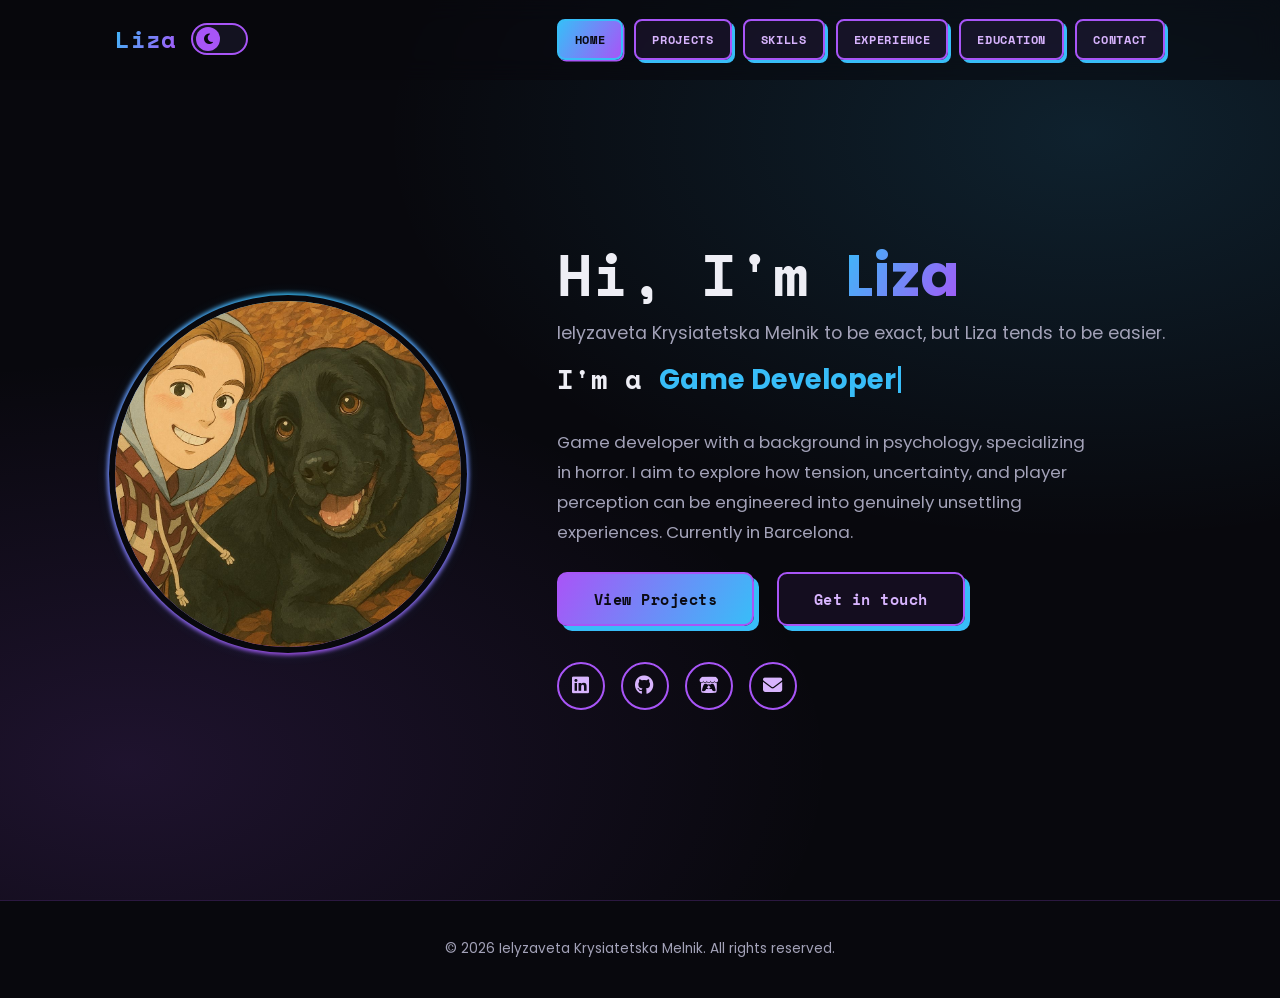
==== commit c6fc4bc8: "Bug fixes, toggle button" ====
--- a/index.html
+++ b/index.html
@@ -14,6 +14,7 @@
     </script>
     <title>Ielyzaveta Krysiatetska Melnik | Game &amp; Full-Stack Developer</title>
     <meta name="description" content="Psychology graduate turned game developer. Unity &amp; C# game development, plus a full-stack web background in React, Node.js and MongoDB.">
+    <link rel="icon" type="image/svg+xml" href="favicon.svg">
     <link rel="stylesheet" href="https://cdnjs.cloudflare.com/ajax/libs/font-awesome/6.5.2/css/all.min.css">
     <link rel="stylesheet" href="css/styles.css">
 </head>
@@ -21,8 +22,8 @@
     <header id="siteHeader">
         <div class="header-left">
             <a href="index.html" class="logo">Liza</a>
-            <button id="themeToggle" class="theme-toggle" type="button" aria-label="Toggle light/dark mode">
-                <i class="fa-solid fa-moon"></i>
+            <button id="themeToggle" class="theme-toggle" type="button" role="switch" aria-checked="false" aria-label="Toggle light/dark mode">
+                <span class="theme-toggle-knob"><i class="fa-solid fa-moon"></i></span>
             </button>
         </div>
 
@@ -49,7 +50,7 @@
                 <div class="home-content">
                     <h1>Hi, I'm <span class="grad-text">Liza</span></h1>
                     <h4>Ielyzaveta Krysiatetska Melnik to be exact, but Liza tends to be easier.</h4>
-                    <h3 class="typing-text">I'm a <span id="typedWord"></span></h3>
+                    <h3 class="typing-text">I'm a <span id="typedWord"></span><span class="typed-cursor" aria-hidden="true"></span></h3>
                     <p>Game developer with a background in psychology, specializing in horror. I aim to explore how tension, uncertainty, and player perception can be engineered into genuinely unsettling experiences. Currently in Barcelona.</p>
                     <div class="cta-group">
                         <a href="projects.html" class="btn btn-solid">View Projects</a>
--- a/css/styles.css
+++ b/css/styles.css
@@ -48,10 +48,17 @@
 }
 
 body{
+    display: flex;
+    flex-direction: column;
+    min-height: 100vh;
     background-color: var(--bg);
     color: var(--text);
     overflow-x: hidden;
     animation: pageFadeIn 0.6s ease;
+}
+
+main{
+    flex: 1;
 }
 
 @keyframes pageFadeIn{
@@ -125,22 +132,58 @@
 .theme-toggle{
     display: inline-flex;
     align-items: center;
+    flex-shrink: 0;
+    width: 3.6rem;
+    height: 2rem;
+    padding: 0.2rem;
+    border-radius: 999px;
+    border: 2px solid var(--purple);
+    background-color: var(--surface);
+    cursor: pointer;
+    transition: border-color 0.2s ease, background-color 0.2s ease;
+}
+
+.theme-toggle:hover{
+    border-color: var(--accent-light);
+}
+
+.theme-toggle-knob{
+    display: inline-flex;
+    align-items: center;
     justify-content: center;
-    flex-shrink: 0;
-    width: 2.6rem;
-    height: 2.6rem;
+    width: 1.5rem;
+    height: 1.5rem;
     border-radius: 50%;
-    border: 2px solid var(--purple);
-    background-color: transparent;
+    background-color: var(--purple);
+    color: var(--bg);
+    font-size: 0.75rem;
+    transform: translateX(0);
+    transition: transform 0.25s ease, background-color 0.2s ease, color 0.2s ease, border-color 0.2s ease;
+}
+
+.theme-toggle-knob i{
+    display: block;
+    line-height: 1;
+}
+
+.theme-toggle-knob svg{
+    display: block;
+    width: 1em;
+    height: 1em;
+}
+
+:root[data-theme="light"] .theme-toggle{
+    border-color: var(--accent-light);
+}
+
+:root[data-theme="light"] .theme-toggle:hover{
+    border-color: var(--purple);
+}
+
+:root[data-theme="light"] .theme-toggle-knob{
+    transform: translateX(1.45rem);
+    background-color: rgba(var(--purple-rgb), 0.12);
     color: var(--accent-light);
-    font-size: 1.05rem;
-    cursor: pointer;
-    transition: 0.2s ease;
-}
-
-.theme-toggle:hover{
-    background-color: rgba(var(--purple-rgb), 0.15);
-    transform: scale(1.08);
 }
 
 nav{
@@ -498,17 +541,15 @@
 }
 
 #typedWord{
-    position: relative;
     color: var(--blue);
 }
 
-#typedWord::after{
-    content: "";
-    position: absolute;
-    top: 0.1em;
-    right: -6px;
+.typed-cursor{
+    display: inline-block;
     width: 3px;
     height: 1em;
+    margin-left: 2px;
+    vertical-align: -0.15em;
     background-color: var(--blue);
     animation: blinkCursor 0.8s steps(1) infinite;
 }
@@ -540,6 +581,21 @@
     margin-bottom: 1.6rem;
 }
 
+.project-carousel[data-carousel]{
+    aspect-ratio: 16 / 9;
+    border: none;
+    background: #000;
+    border-radius: 1rem;
+    box-shadow: 0 14px 34px rgba(0, 0, 0, 0.45);
+}
+
+.project-carousel.portrait{
+    aspect-ratio: 9 / 19.5;
+    width: 260px;
+    max-width: 72%;
+    margin: 0 auto 1.6rem;
+}
+
 .carousel-track{
     display: flex;
     height: 100%;
@@ -555,6 +611,17 @@
     gap: 0.6rem;
     color: var(--text-dim);
     font-size: 0.8rem;
+}
+
+.project-carousel.portrait .carousel-slide{
+    height: 100%;
+}
+
+.carousel-slide img,
+.carousel-slide video{
+    width: 100%;
+    height: 100%;
+    object-fit: contain;
 }
 
 .carousel-slide i{
@@ -906,6 +973,10 @@
     width: min(90vw, 560px);
 }
 
+.spotlight-scroll.spotlight-active .project-card.vertical-project{
+    width: min(90vw, 460px);
+}
+
 .spotlight-scroll.spotlight-active .timeline-item.spotlight-panel{
     width: min(90vw, 680px);
 }
@@ -1040,15 +1111,6 @@
 
 :root[data-theme="light"] header.scrolled{
     background-color: rgba(253, 246, 236, 0.92);
-}
-
-:root[data-theme="light"] .theme-toggle{
-    border-color: #1a1a1a;
-    color: #1a1a1a;
-}
-
-:root[data-theme="light"] .theme-toggle:hover{
-    background-color: rgba(0, 0, 0, 0.06);
 }
 
 :root[data-theme="light"] nav a,
